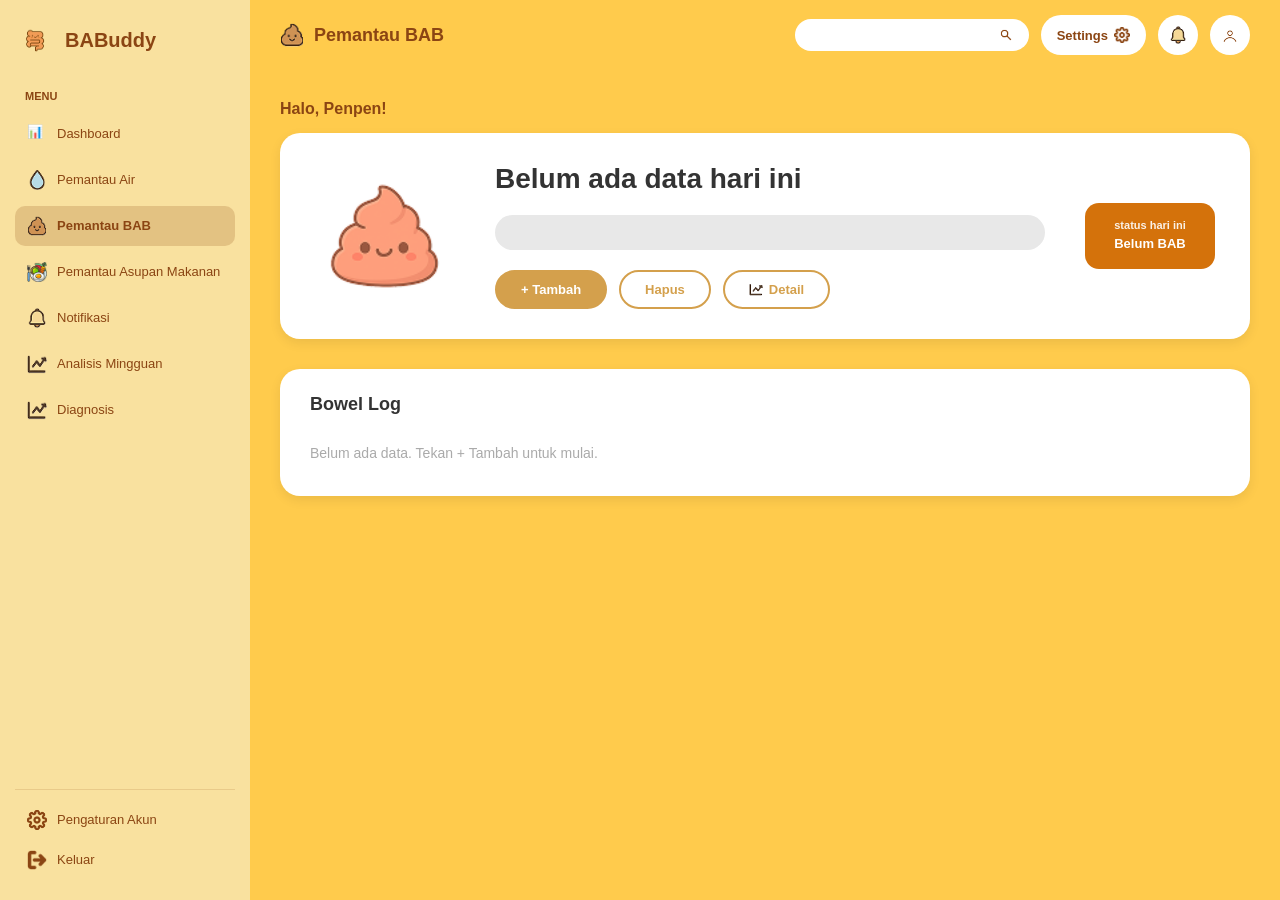
==== babtracker.html @ 6860af21 "first init github" ====
<!DOCTYPE html>
<html lang="id">
<head>
  <meta charset="UTF-8" />
  <meta name="viewport" content="width=device-width, initial-scale=1.0"/>
  <title>BABuddy - BAB Tracker</title>
  <link rel="stylesheet" href="babtracker.css" />
</head>
<body>
  <div class="container">

    <!-- SIDEBAR -->
    <aside class="sidebar">
      <div class="logo">
        <img src="icon/icon_usus.png" class="logo-icon" alt="logo" />
        <div class="logo-text">BABuddy</div>
      </div>

      <div class="menu-section">
        <div class="menu-title">MENU</div>
        <nav class="menu">
          <a href="dashboard.html" class="menu-item">
            <span class="menu-icon">📊</span>
            <span class="menu-text">Dashboard</span>
          </a>
          <a href="watertracker.html" class="menu-item">
            <img src="icon/icon_air.png" class="menu-icon-img" alt="air" />
            <span class="menu-text">Pemantau Air</span>
          </a>
          <a href="babtracker.html" class="menu-item active">
            <img src="icon/icon_bab.png" class="menu-icon-img" alt="bab" />
            <span class="menu-text">Pemantau BAB</span>
          </a>
          <a href="foodtracker.html" class="menu-item">
            <img src="icon/icon_makanan.png" class="menu-icon-img" alt="makanan" />
            <span class="menu-text">Pemantau Asupan Makanan</span>
          </a>
          <a href="notifikasi.html" class="menu-item">
            <img src="icon/icon_notifikasi.png" class="menu-icon-img" alt="notifikasi" />
            <span class="menu-text">Notifikasi</span>
          </a>
          <a href="analisis.html" class="menu-item">
            <img src="icon/icon_analisis.png" class="menu-icon-img" alt="analisis" />
            <span class="menu-text">Analisis Mingguan</span>
          </a>
          <a href="diagnosis.html" class="menu-item">
            <img src="icon/icon_analisis.png" class="menu-icon-img" alt="diagnosis" />
            <span class="menu-text">Diagnosis</span>
          </a>
        </nav>
      </div>

      <div class="bottom-menu">
        <a href="pengaturan.html" class="menu-item">
          <img src="icon/icon_setting.png" class="menu-icon-img" alt="pengaturan" />
          <span class="menu-text">Pengaturan Akun</span>
        </a>
        <a href="login.html" class="menu-item" id="logoutBtn">
          <img src="icon/icon_logout.png" class="menu-icon-img" alt="logout" />
          <span class="menu-text">Keluar</span>
        </a>
      </div>
    </aside>

    <!-- MAIN CONTENT -->
    <main class="main-content">

      <!-- HEADER -->
      <header class="header">
        <div class="header-left">
          <img src="icon/icon_bab.png" class="header-icon" alt="bab" />
          <h1>Pemantau BAB</h1>
        </div>
        <div class="header-right">
          <div class="search-bar">
            <input type="text" placeholder="" id="searchInput" />
            <img src="icon/icon_search.png" class="search-icon" alt="search" onclick="handleSearch()" />
          </div>
          <button class="btn-settings" title="Settings">
            Settings
            <img src="icon/icon_setting.png" alt="Settings" />
          </button>
          <button class="header-btn" title="Notifikasi">
            <img src="icon/icon_notifikasi.png" alt="Notifikasi" />
          </button>
          <button class="header-btn" title="Profil">
            <img src="icon/icon_profile.png" alt="Profil" />
          </button>
        </div>
      </header>

      <!-- CONTENT — sama struktur dengan water tracker -->
      <div class="water-content">
        <p class="greeting">Halo, Penpen!</p>

        <!-- BAB CARD — sama struktur dengan water card -->
        <div class="water-card">
          <div class="water-visual">
            <img src="icon/icon_pup.png" alt="poop" class="poop-img" />
          </div>
          <div class="water-info">
            <h2 id="babAmountText">Belum ada data hari ini</h2>
            <div class="progress-bar-wrapper">
              <div class="progress-track">
                <div class="progress-value" id="statusFill" style="width: 0%;
                     background: linear-gradient(to right, #E8894D, #D4720B);"></div>
              </div>
            </div>
            <div class="water-actions">
              <button class="btn-add" onclick="handleTambah()">+ Tambah</button>
              <button class="btn-delete" onclick="handleHapus()">Hapus</button>
              <button class="btn-delete" onclick="handleDetail()">
                <img src="icon/icon_analisis.png" style="width:14px;height:14px;object-fit:contain;" alt="detail" />
                Detail
              </button>
            </div>
          </div>
          <div class="water-status" style="background-color: #D4720B;">
            <p>status hari ini</p>
            <strong id="statusText">Belum BAB</strong>
          </div>
        </div>

        <!-- BOWEL LOG  -->
        <div class="water-log">
          <h3>Bowel Log</h3>
          <div class="log-list" id="bowelLogList">
            <!-- diisi JS -->
          </div>
        </div>

      </div>
    </main>
  </div>

  <!-- MODAL TAMBAH -->
  <div class="modal-overlay" id="modalTambah">
    <div class="modal">
      <h3>Tambah Catatan BAB</h3>
      <label>Hari</label>
      <input type="text" id="inputHariDisplay" readonly
        style="background:#f0f0f0; color:#888; cursor:not-allowed;" />
      <select id="inputHari" style="display:none;">
        <option>Minggu</option><option>Senin</option><option>Selasa</option>
        <option>Rabu</option><option>Kamis</option><option>Jumat</option><option>Sabtu</option>
      </select>
      <label>Frekuensi (kali)</label>
      <input type="number" id="inputFrek" min="0" max="10" value="1" />
      <label>Tipe</label>
      <select id="inputTipe">
        <option>Normal</option><option>Lembek</option><option>Keras</option>
      </select>
      <label>Darah</label>
      <select id="inputDarah">
        <option>Berdarah</option><option>Normal</option>
      </select>
      <div class="modal-actions">
        <button onclick="simpanCatatan()">Simpan</button>
        <button onclick="closeModal('modalTambah')">Batal</button>
      </div>
    </div>
  </div>

  <!-- MODAL DETAIL -->
  <div class="modal-overlay" id="modalDetail">
    <div class="modal">
      <h3>Detail</h3>
      <div id="detailContent"></div>
      <div class="modal-actions">
        <button onclick="closeModal('modalDetail')">Tutup</button>
      </div>
    </div>
  </div>

  <!-- MODAL HAPUS -->
  <div class="modal-overlay" id="modalHapus">
    <div class="modal">
      <h3>Hapus Data BAB</h3>
      <label>Pilih hari yang ingin dihapus</label>
      <select id="hapusHari"></select>
      <div class="modal-actions">
        <button onclick="konfirmasiHapus()">Hapus</button>
        <button onclick="closeModal('modalHapus')">Batal</button>
      </div>
    </div>
  </div>

  <script src="babtracker.js"></script>
</body>
</html>
---- babtracker.css ----
* {
  margin: 0;
  padding: 0;
  box-sizing: border-box;
}

body {
  font-family: "Arial", sans-serif;
  background-color: #f5f5f5;
  overflow: hidden;
  height: 100vh;
  width: 100vw;
}

.container {
  display: flex;
  height: 100vh;
  width: 100vw;
  overflow: hidden;
}

/* ==================== SIDEBAR ==================== */
.sidebar {
  width: 250px;
  background: #f9e19f;
  padding: 20px 15px;
  display: flex;
  flex-direction: column;
  height: 100vh;
  overflow-y: auto;
  flex-shrink: 0;
}

.logo {
  display: flex;
  align-items: center;
  gap: 10px;
  margin-bottom: 30px;
}

.logo-icon {
  width: 40px;
  height: 40px;
  object-fit: contain;
}

.logo-text {
  font-size: 20px;
  font-weight: bold;
  color: #8b4513;
}

.menu-section {
  margin-bottom: 20px;
  flex: 1;
}

.menu-title {
  font-size: 11px;
  font-weight: bold;
  color: #8b4513;
  margin-bottom: 12px;
  padding-left: 10px;
}

.menu {
  display: flex;
  flex-direction: column;
  gap: 6px;
}

.menu-item {
  display: flex;
  align-items: center;
  gap: 10px;
  padding: 10px 12px;
  border-radius: 10px;
  text-decoration: none;
  color: #8b4513;
  font-size: 13px;
  cursor: pointer;
  transition: all 0.3s;
}

.menu-item:hover {
  background-color: rgba(139, 69, 19, 0.1);
}

.menu-item.active {
  background-color: rgba(139, 69, 19, 0.2);
  font-weight: 600;
}

.menu-icon,
.menu-icon-img {
  width: 20px;
  height: 20px;
  object-fit: contain;
}

.menu-text {
  line-height: 1.2;
}

.bottom-menu {
  margin-top: auto;
  padding-top: 10px;
  border-top: 1px solid rgba(139, 69, 19, 0.15);
}

/* ==================== MAIN CONTENT ==================== */
.main-content {
  flex: 1;
  background-color: #ffcb4c;
  height: 100vh;
  overflow: hidden;
  display: flex;
  flex-direction: column;
}

/* ==================== HEADER ==================== */
.header {
  background-color: #ffcb4c;
  padding: 15px 30px;
  display: flex;
  justify-content: space-between;
  align-items: center;
  height: 70px;
  flex-shrink: 0;
}

.header-left {
  display: flex;
  align-items: center;
  gap: 10px;
}

.header-icon {
  width: 24px;
  height: 24px;
  object-fit: contain;
}

.header-left h1 {
  font-size: 18px;
  font-weight: bold;
  color: #8b4513;
}

.header-right {
  display: flex;
  align-items: center;
  gap: 12px;
}

.search-bar {
  display: flex;
  align-items: center;
  background-color: #fff;
  border-radius: 25px;
  padding: 8px 16px;
  gap: 8px;
}

.search-bar input {
  border: none;
  outline: none;
  background: transparent;
  font-size: 14px;
  width: 180px;
}

.search-icon {
  width: 14px;
  height: 14px;
  cursor: pointer;
  flex-shrink: 0;
}

.btn-settings {
  display: flex;
  align-items: center;
  gap: 6px;
  background-color: #fff;
  border: none;
  border-radius: 25px;
  height: 40px;
  padding: 0 16px;
  font-size: 13px;
  font-weight: 700;
  color: #8b4513;
  cursor: pointer;
  transition: all 0.3s;
}

.btn-settings:hover {
  transform: translateY(-2px);
}

.btn-settings img {
  width: 16px;
  height: 16px;
  object-fit: contain;
}

.header-btn {
  width: 40px;
  height: 40px;
  border-radius: 50%;
  border: none;
  background-color: #fff;
  display: flex;
  align-items: center;
  justify-content: center;
  cursor: pointer;
  transition: all 0.3s;
  flex-shrink: 0;
}

.header-btn:hover {
  transform: translateY(-2px);
}

.header-btn img {
  width: 18px;
  height: 18px;
  object-fit: contain;
}

/* ==================== BAB CONTENT ==================== */
/* Sama dengan .water-content */
.water-content {
  flex: 1;
  padding: 30px;
  overflow-y: auto;
  display: flex;
  flex-direction: column;
  gap: 30px;
}

.greeting {
  font-size: 16px;
  font-weight: bold;
  color: #8b4513;
  margin-bottom: -15px;
}

/* ==================== BAB CARD ==================== */
/* Sama dengan .water-card */
.water-card {
  background-color: #fff;
  border-radius: 20px;
  padding: 30px 35px;
  display: flex;
  align-items: center;
  gap: 40px;
  box-shadow: 0 4px 12px rgba(0, 0, 0, 0.08);
}

.water-visual {
  flex-shrink: 0;
}

/* Icon pup — sama ukuran dengan icon_gelas di water tracker */
.water-glass,
.poop-img {
  width: 140px;
  height: 140px;
  object-fit: contain;
}

.water-info {
  flex: 1;
  display: flex;
  flex-direction: column;
  gap: 0;
}

.water-info h2 {
  font-size: 28px;
  font-weight: bold;
  color: #333;
  margin-bottom: 20px;
}

.progress-bar-wrapper {
  margin-bottom: 20px;
}

.progress-track {
  width: 100%;
  height: 35px;
  background-color: #e8e8e8;
  border-radius: 20px;
  overflow: hidden;
}

/* Override: oranye untuk BAB, biru untuk water */
.progress-value {
  height: 100%;
  background: linear-gradient(to right, #e8894d, #d4720b);
  border-radius: 20px;
  transition: width 0.3s ease;
}

.water-actions {
  display: flex;
  gap: 12px;
}

.btn-add {
  padding: 10px 24px;
  border-radius: 20px;
  font-size: 13px;
  font-weight: 600;
  cursor: pointer;
  transition: all 0.3s;
  background-color: #d4a04c;
  color: #fff;
  border: 2px solid #d4a04c;
}

.btn-add:hover {
  background-color: #c08f3a;
  transform: translateY(-2px);
}

.btn-delete {
  padding: 10px 24px;
  border-radius: 20px;
  font-size: 13px;
  font-weight: 600;
  cursor: pointer;
  transition: all 0.3s;
  background-color: #fff;
  color: #d4a04c;
  border: 2px solid #d4a04c;
  display: flex;
  align-items: center;
  gap: 6px;
}

.btn-delete:hover {
  background-color: #d4a04c;
  color: #fff;
  transform: translateY(-2px);
}

/* Override: oranye untuk BAB */
.water-status {
  flex-shrink: 0;
  background-color: #d4720b;
  color: #fff;
  padding: 16px 20px;
  border-radius: 14px;
  text-align: center;
  min-width: 130px;
}

.water-status p {
  font-size: 11px;
  font-weight: 600;
  opacity: 0.9;
  margin-bottom: 5px;
}

.water-status strong {
  font-size: 13px;
  font-weight: 800;
  display: block;
  line-height: 1.3;
}

/* ==================== BOWEL LOG ==================== */
/* Sama dengan .water-log */
.water-log {
  background-color: #fff;
  border-radius: 20px;
  padding: 25px 30px;
  box-shadow: 0 4px 12px rgba(0, 0, 0, 0.08);
}

.water-log h3 {
  font-size: 18px;
  font-weight: bold;
  color: #333;
  margin-bottom: 20px;
}

.log-list {
  display: flex;
  flex-direction: column;
  gap: 12px;
}

.log-item {
  display: flex;
  justify-content: space-between;
  align-items: center;
  padding-bottom: 10px;
  border-bottom: 1px solid #f0f0f0;
}

.log-item:last-child {
  border-bottom: none;
}

.log-day {
  font-size: 14px;
  color: #d4a04c;
  font-weight: 500;
  min-width: 80px;
}

.log-frek {
  font-size: 14px;
  color: #888;
  min-width: 30px;
  text-align: center;
}

.log-tipe {
  font-size: 14px;
  font-weight: 600;
  min-width: 70px;
}

.log-darah {
  font-size: 14px;
  color: #aaa;
}

.type-normal {
  color: #27760d;
}
.type-soft {
  color: #a06b00;
}
.type-hard {
  color: #bb3322;
}
.blood-yes {
  color: #cc3311;
  font-weight: 700;
}

/* ==================== MODAL ==================== */
.modal-overlay {
  display: none;
  position: fixed;
  inset: 0;
  background: rgba(0, 0, 0, 0.48);
  z-index: 999;
  align-items: center;
  justify-content: center;
}

.modal-overlay.active {
  display: flex;
}

.modal {
  background: #fff;
  border-radius: 20px;
  padding: 28px 32px;
  width: 320px;
  box-shadow: 0 8px 32px rgba(0, 0, 0, 0.18);
}

.modal h3 {
  font-size: 16px;
  font-weight: 800;
  margin-bottom: 18px;
  color: #333;
}

.modal label {
  display: block;
  font-size: 12px;
  font-weight: 700;
  color: #888;
  margin: 10px 0 4px;
}

.modal input,
.modal select {
  width: 100%;
  padding: 9px 12px;
  border: 1.5px solid #e0d0a0;
  border-radius: 10px;
  font-family: "Arial", sans-serif;
  font-size: 13px;
  background: #fafafa;
  outline: none;
}

.modal-actions {
  display: flex;
  gap: 10px;
  margin-top: 20px;
}

.modal-actions button {
  flex: 1;
  padding: 11px;
  border-radius: 20px;
  font-size: 13px;
  font-weight: 700;
  cursor: pointer;
  border: 2px solid #d4a04c;
  background: #d4a04c;
  color: #fff;
  transition: all 0.3s;
}

.modal-actions button:last-child {
  background: #fff;
  color: #d4a04c;
}

.modal-actions button:hover {
  opacity: 0.85;
}

/* ==================== RESPONSIVE ==================== */
@media (max-width: 1024px) {
  .water-card {
    flex-direction: column;
    text-align: center;
  }
  .water-actions {
    justify-content: center;
  }
}

@media (max-width: 768px) {
  .sidebar {
    width: 70px;
    padding: 15px 8px;
  }
  .logo-text,
  .menu-text,
  .menu-title {
    display: none;
  }
  .menu-item {
    justify-content: center;
  }
  .water-glass,
  .poop-img {
    width: 100px;
    height: 100px;
  }
  .water-info h2 {
    font-size: 22px;
  }
}
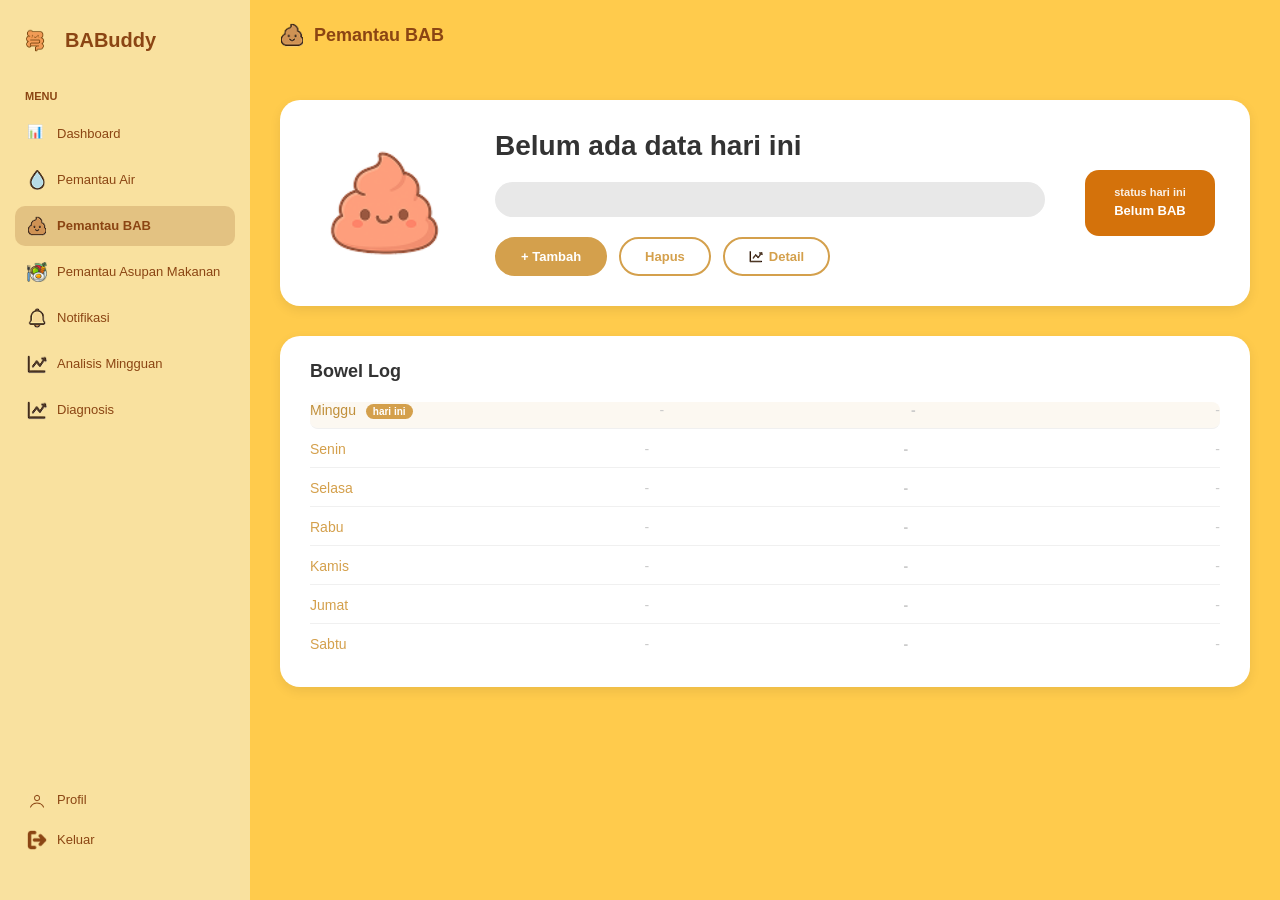
==== commit 76925439: "update terbaru" ====
--- a/babtracker.html
+++ b/babtracker.html
@@ -50,10 +50,10 @@
         </nav>
       </div>
 
-      <div class="bottom-menu">
-        <a href="pengaturan.html" class="menu-item">
-          <img src="icon/icon_setting.png" class="menu-icon-img" alt="pengaturan" />
-          <span class="menu-text">Pengaturan Akun</span>
+ <div class="bottom-menu">
+        <a href="#" class="menu-item" id="profileBtn">
+          <img src="icon/icon_profile.png" class="menu-icon-img" alt="profil" />
+          <span class="menu-text">Profil</span>
         </a>
         <a href="login.html" class="menu-item" id="logoutBtn">
           <img src="icon/icon_logout.png" class="menu-icon-img" alt="logout" />
@@ -71,29 +71,12 @@
           <img src="icon/icon_bab.png" class="header-icon" alt="bab" />
           <h1>Pemantau BAB</h1>
         </div>
-        <div class="header-right">
-          <div class="search-bar">
-            <input type="text" placeholder="" id="searchInput" />
-            <img src="icon/icon_search.png" class="search-icon" alt="search" onclick="handleSearch()" />
-          </div>
-          <button class="btn-settings" title="Settings">
-            Settings
-            <img src="icon/icon_setting.png" alt="Settings" />
-          </button>
-          <button class="header-btn" title="Notifikasi">
-            <img src="icon/icon_notifikasi.png" alt="Notifikasi" />
-          </button>
-          <button class="header-btn" title="Profil">
-            <img src="icon/icon_profile.png" alt="Profil" />
-          </button>
-        </div>
       </header>
 
-      <!-- CONTENT — sama struktur dengan water tracker -->
+      <!-- CONTENT  -->
       <div class="water-content">
-        <p class="greeting">Halo, Penpen!</p>
 
-        <!-- BAB CARD — sama struktur dengan water card -->
+        <!-- BAB CARD -->
         <div class="water-card">
           <div class="water-visual">
             <img src="icon/icon_pup.png" alt="poop" class="poop-img" />
--- a/babtracker.css
+++ b/babtracker.css
@@ -104,8 +104,7 @@
 
 .bottom-menu {
   margin-top: auto;
-  padding-top: 10px;
-  border-top: 1px solid rgba(139, 69, 19, 0.15);
+  margin-bottom: 20px;
 }
 
 /* ==================== MAIN CONTENT ==================== */
@@ -153,82 +152,7 @@
   gap: 12px;
 }
 
-.search-bar {
-  display: flex;
-  align-items: center;
-  background-color: #fff;
-  border-radius: 25px;
-  padding: 8px 16px;
-  gap: 8px;
-}
-
-.search-bar input {
-  border: none;
-  outline: none;
-  background: transparent;
-  font-size: 14px;
-  width: 180px;
-}
-
-.search-icon {
-  width: 14px;
-  height: 14px;
-  cursor: pointer;
-  flex-shrink: 0;
-}
-
-.btn-settings {
-  display: flex;
-  align-items: center;
-  gap: 6px;
-  background-color: #fff;
-  border: none;
-  border-radius: 25px;
-  height: 40px;
-  padding: 0 16px;
-  font-size: 13px;
-  font-weight: 700;
-  color: #8b4513;
-  cursor: pointer;
-  transition: all 0.3s;
-}
-
-.btn-settings:hover {
-  transform: translateY(-2px);
-}
-
-.btn-settings img {
-  width: 16px;
-  height: 16px;
-  object-fit: contain;
-}
-
-.header-btn {
-  width: 40px;
-  height: 40px;
-  border-radius: 50%;
-  border: none;
-  background-color: #fff;
-  display: flex;
-  align-items: center;
-  justify-content: center;
-  cursor: pointer;
-  transition: all 0.3s;
-  flex-shrink: 0;
-}
-
-.header-btn:hover {
-  transform: translateY(-2px);
-}
-
-.header-btn img {
-  width: 18px;
-  height: 18px;
-  object-fit: contain;
-}
-
 /* ==================== BAB CONTENT ==================== */
-/* Sama dengan .water-content */
 .water-content {
   flex: 1;
   padding: 30px;
@@ -238,15 +162,7 @@
   gap: 30px;
 }
 
-.greeting {
-  font-size: 16px;
-  font-weight: bold;
-  color: #8b4513;
-  margin-bottom: -15px;
-}
-
 /* ==================== BAB CARD ==================== */
-/* Sama dengan .water-card */
 .water-card {
   background-color: #fff;
   border-radius: 20px;
@@ -261,7 +177,6 @@
   flex-shrink: 0;
 }
 
-/* Icon pup — sama ukuran dengan icon_gelas di water tracker */
 .water-glass,
 .poop-img {
   width: 140px;
@@ -295,7 +210,6 @@
   overflow: hidden;
 }
 
-/* Override: oranye untuk BAB, biru untuk water */
 .progress-value {
   height: 100%;
   background: linear-gradient(to right, #e8894d, #d4720b);
@@ -346,7 +260,6 @@
   transform: translateY(-2px);
 }
 
-/* Override: oranye untuk BAB */
 .water-status {
   flex-shrink: 0;
   background-color: #d4720b;
@@ -372,7 +285,6 @@
 }
 
 /* ==================== BOWEL LOG ==================== */
-/* Sama dengan .water-log */
 .water-log {
   background-color: #fff;
   border-radius: 20px;
@@ -430,19 +342,10 @@
   color: #aaa;
 }
 
-.type-normal {
-  color: #27760d;
-}
-.type-soft {
-  color: #a06b00;
-}
-.type-hard {
-  color: #bb3322;
-}
-.blood-yes {
-  color: #cc3311;
-  font-weight: 700;
-}
+.type-normal { color: #27760d; }
+.type-soft   { color: #a06b00; }
+.type-hard   { color: #bb3322; }
+.blood-yes   { color: #cc3311; font-weight: 700; }
 
 /* ==================== MODAL ==================== */
 .modal-overlay {
@@ -518,40 +421,18 @@
   color: #d4a04c;
 }
 
-.modal-actions button:hover {
-  opacity: 0.85;
-}
+.modal-actions button:hover { opacity: 0.85; }
 
 /* ==================== RESPONSIVE ==================== */
 @media (max-width: 1024px) {
-  .water-card {
-    flex-direction: column;
-    text-align: center;
-  }
-  .water-actions {
-    justify-content: center;
-  }
+  .water-card { flex-direction: column; text-align: center; }
+  .water-actions { justify-content: center; }
 }
 
 @media (max-width: 768px) {
-  .sidebar {
-    width: 70px;
-    padding: 15px 8px;
-  }
-  .logo-text,
-  .menu-text,
-  .menu-title {
-    display: none;
-  }
-  .menu-item {
-    justify-content: center;
-  }
-  .water-glass,
-  .poop-img {
-    width: 100px;
-    height: 100px;
-  }
-  .water-info h2 {
-    font-size: 22px;
-  }
-}
+  .sidebar { width: 70px; padding: 15px 8px; }
+  .logo-text, .menu-text, .menu-title { display: none; }
+  .menu-item { justify-content: center; }
+  .water-glass, .poop-img { width: 100px; height: 100px; }
+  .water-info h2 { font-size: 22px; }
+}
